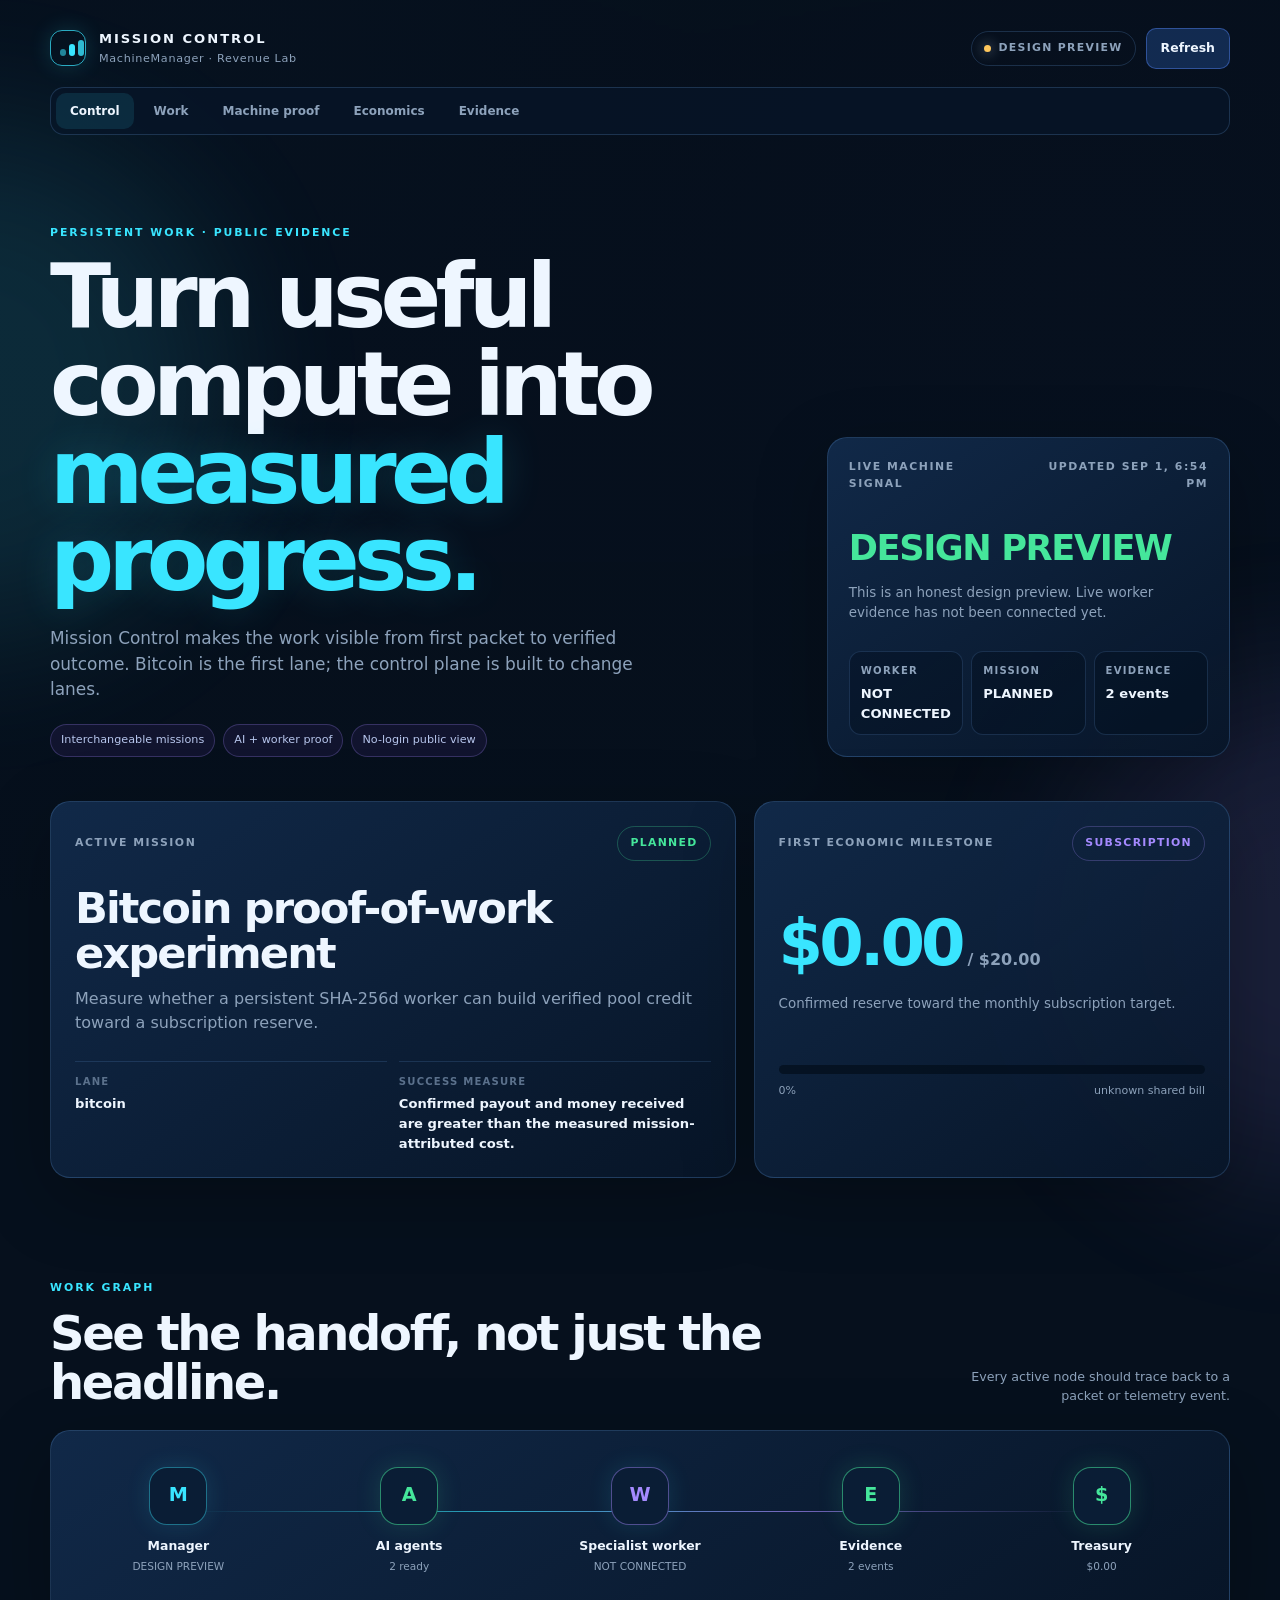
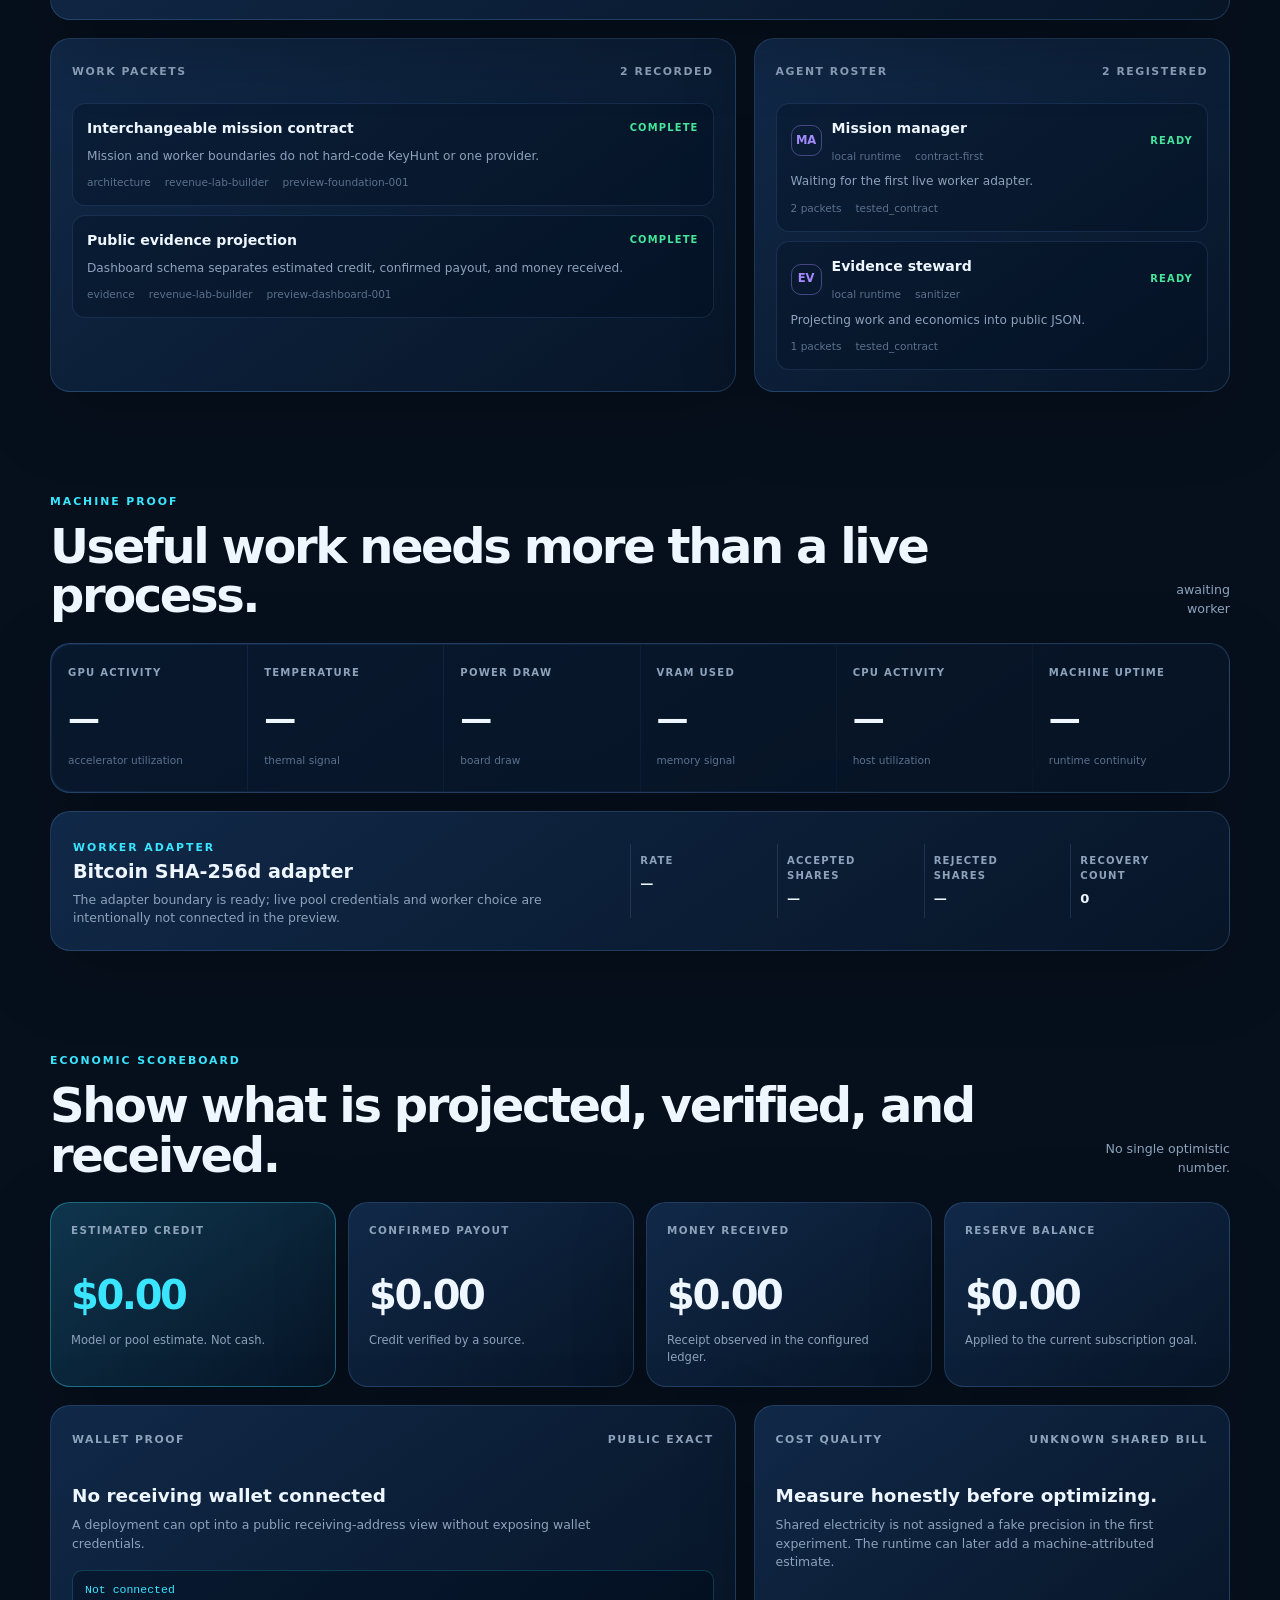
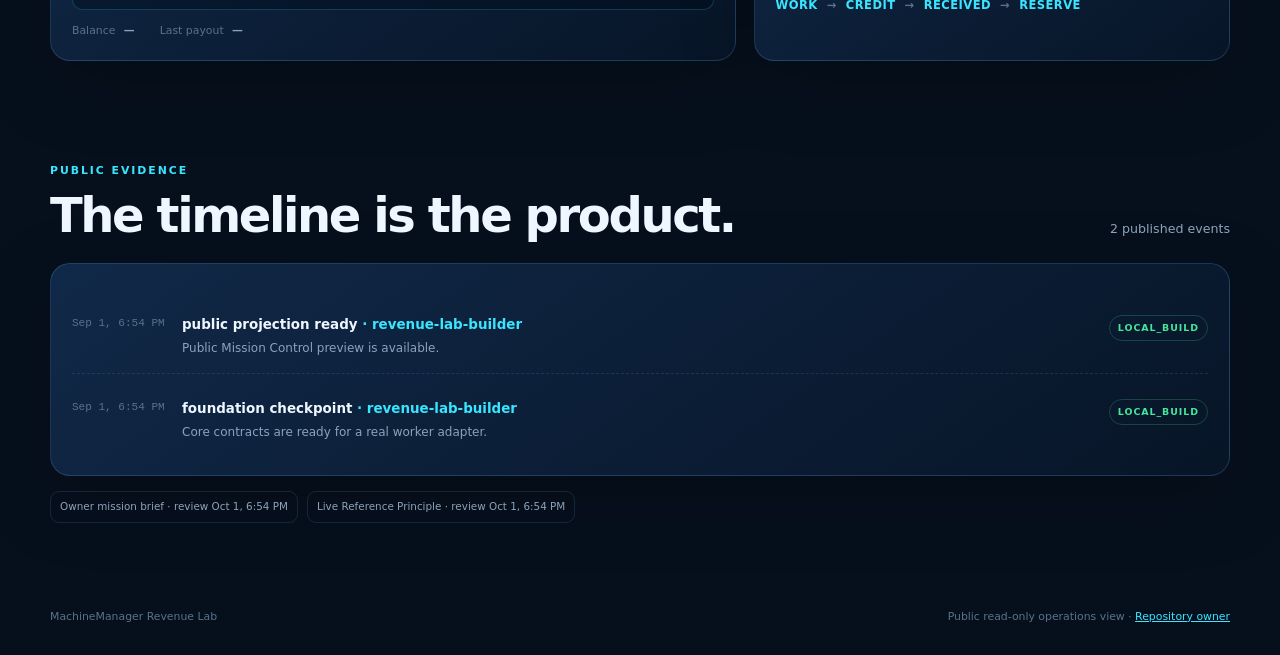
==== dashboard/index.html @ 31fe4402 "Build Revenue Lab foundation Co-Authored-By: Codex <noreply@openai.com>" ====
<!doctype html>
<html lang="en">
  <head>
    <meta charset="utf-8" />
    <meta name="viewport" content="width=device-width, initial-scale=1" />
    <meta name="theme-color" content="#07111f" />
    <meta
      name="description"
      content="MachineManager Revenue Lab: a public evidence view of persistent AI-assisted work."
    />
    <title>Mission Control · Revenue Lab</title>
    <link rel="icon" href="favicon.svg" type="image/svg+xml" />
    <link rel="stylesheet" href="styles.css" />
    <script type="module" src="app.js"></script>
  </head>
  <body>
    <div class="ambient ambient-one"></div>
    <div class="ambient ambient-two"></div>
    <div class="site-shell">
      <header class="topbar">
        <a class="brand" href="#overview" aria-label="Revenue Lab home">
          <span class="brand-mark" aria-hidden="true"><span></span><span></span><span></span></span>
          <span>
            <strong>MISSION CONTROL</strong>
            <small>MachineManager · Revenue Lab</small>
          </span>
        </a>
        <div class="topbar-actions">
          <span class="live-pill" id="modeBadge"><i></i> Loading evidence</span>
          <button class="button button-quiet" id="refreshButton" type="button">Refresh</button>
        </div>
      </header>

      <nav class="section-nav" aria-label="Mission Control sections">
        <a class="active" href="#overview">Control</a>
        <a href="#work">Work</a>
        <a href="#machine">Machine proof</a>
        <a href="#economics">Economics</a>
        <a href="#evidence">Evidence</a>
      </nav>

      <main>
        <section class="hero section-anchor" id="overview">
          <div class="hero-copy">
            <p class="eyebrow">PERSISTENT WORK · PUBLIC EVIDENCE</p>
            <h1>Turn useful compute into <em>measured progress.</em></h1>
            <p class="hero-lede">
              Mission Control makes the work visible from first packet to verified outcome.
              Bitcoin is the first lane; the control plane is built to change lanes.
            </p>
            <div class="hero-tags">
              <span>Interchangeable missions</span>
              <span>AI + worker proof</span>
              <span>No-login public view</span>
            </div>
          </div>
          <div class="hero-signal panel" aria-live="polite">
            <div class="panel-kicker"><span>LIVE MACHINE SIGNAL</span><span id="updatedLabel">Awaiting snapshot</span></div>
            <div class="signal-state" id="systemState">LOADING</div>
            <p id="systemMessage">Reading the latest sanitized evidence projection.</p>
            <div class="signal-row">
              <div><span>Worker</span><strong id="signalWorker">—</strong></div>
              <div><span>Mission</span><strong id="signalMission">—</strong></div>
              <div><span>Evidence</span><strong id="signalEvidence">—</strong></div>
            </div>
          </div>
        </section>

        <section class="overview-grid">
          <article class="panel mission-card">
            <div class="panel-kicker"><span>ACTIVE MISSION</span><span class="status-chip" id="missionState">—</span></div>
            <h2 id="missionName">Waiting for mission data</h2>
            <p id="missionObjective">—</p>
            <div class="mission-meta">
              <span><b>Lane</b><strong id="missionLane">—</strong></span>
              <span><b>Success measure</b><strong id="missionSuccess">—</strong></span>
            </div>
          </article>
          <article class="panel goal-card">
            <div class="panel-kicker"><span>FIRST ECONOMIC MILESTONE</span><span class="accent-label">SUBSCRIPTION</span></div>
            <div class="goal-amount"><span id="goalCurrent">$0.00</span><small> / <span id="goalTarget">$20.00</span></small></div>
            <p>Confirmed reserve toward the monthly subscription target.</p>
            <div class="progress-track" aria-label="Subscription reserve progress"><span id="goalProgress"></span></div>
            <div class="goal-foot"><span id="goalPercent">0%</span><span id="goalQuality">Awaiting payout evidence</span></div>
          </article>
        </section>

        <section class="section-block section-anchor" id="work">
          <div class="section-heading">
            <div><p class="eyebrow">WORK GRAPH</p><h2>See the handoff, not just the headline.</h2></div>
            <p class="section-note">Every active node should trace back to a packet or telemetry event.</p>
          </div>
          <div class="topology panel" id="topology" aria-label="Manager to worker work graph">
            <div class="topology-line"></div>
            <div class="topology-node" data-node="manager"><span class="node-icon">M</span><b>Manager</b><small id="topologyManager">—</small></div>
            <div class="topology-node" data-node="agent"><span class="node-icon">A</span><b>AI agents</b><small id="topologyAgent">—</small></div>
            <div class="topology-node" data-node="worker"><span class="node-icon">W</span><b>Specialist worker</b><small id="topologyWorker">—</small></div>
            <div class="topology-node" data-node="evidence"><span class="node-icon">E</span><b>Evidence</b><small id="topologyEvidence">—</small></div>
            <div class="topology-node" data-node="treasury"><span class="node-icon">$</span><b>Treasury</b><small id="topologyTreasury">—</small></div>
          </div>

          <div class="split-grid">
            <article class="panel">
              <div class="panel-kicker"><span>WORK PACKETS</span><span id="packetCount">—</span></div>
              <div class="packet-list" id="packetList"><div class="loading-row">Loading work packets…</div></div>
            </article>
            <article class="panel">
              <div class="panel-kicker"><span>AGENT ROSTER</span><span id="agentCount">—</span></div>
              <div class="agent-list" id="agentList"><div class="loading-row">Loading agents…</div></div>
            </article>
          </div>
        </section>

        <section class="section-block section-anchor" id="machine">
          <div class="section-heading">
            <div><p class="eyebrow">MACHINE PROOF</p><h2>Useful work needs more than a live process.</h2></div>
            <p class="section-note" id="machineQuality">Sanitized telemetry</p>
          </div>
          <div class="metric-grid panel" id="machineMetrics">
            <div class="metric"><span>GPU activity</span><strong id="gpuUtil">—</strong><small>accelerator utilization</small></div>
            <div class="metric"><span>Temperature</span><strong id="gpuTemp">—</strong><small>thermal signal</small></div>
            <div class="metric"><span>Power draw</span><strong id="gpuPower">—</strong><small>board draw</small></div>
            <div class="metric"><span>VRAM used</span><strong id="gpuVram">—</strong><small id="gpuVramSub">memory signal</small></div>
            <div class="metric"><span>CPU activity</span><strong id="cpuUtil">—</strong><small>host utilization</small></div>
            <div class="metric"><span>Machine uptime</span><strong id="machineUptime">—</strong><small>runtime continuity</small></div>
          </div>
          <div class="worker-strip panel">
            <div><span class="eyebrow">WORKER ADAPTER</span><h3 id="workerType">—</h3><p id="workerNote">—</p></div>
            <div class="worker-facts"><span><b>Rate</b><strong id="workerRate">—</strong></span><span><b>Accepted shares</b><strong id="acceptedShares">—</strong></span><span><b>Rejected shares</b><strong id="rejectedShares">—</strong></span><span><b>Recovery count</b><strong id="recoveryCount">—</strong></span></div>
          </div>
        </section>

        <section class="section-block section-anchor" id="economics">
          <div class="section-heading">
            <div><p class="eyebrow">ECONOMIC SCOREBOARD</p><h2>Show what is projected, verified, and received.</h2></div>
            <p class="section-note">No single optimistic number.</p>
          </div>
          <div class="economics-grid">
            <article class="panel money-card primary-money"><span class="card-label">ESTIMATED CREDIT</span><strong id="estimatedCredit">$0.00</strong><p>Model or pool estimate. Not cash.</p></article>
            <article class="panel money-card"><span class="card-label">CONFIRMED PAYOUT</span><strong id="confirmedPayout">$0.00</strong><p>Credit verified by a source.</p></article>
            <article class="panel money-card"><span class="card-label">MONEY RECEIVED</span><strong id="moneyReceived">$0.00</strong><p>Receipt observed in the configured ledger.</p></article>
            <article class="panel money-card"><span class="card-label">RESERVE BALANCE</span><strong id="reserveAmount">$0.00</strong><p>Applied to the current subscription goal.</p></article>
          </div>
          <div class="split-grid finance-lower">
            <article class="panel wallet-card">
              <div class="panel-kicker"><span>WALLET PROOF</span><span id="walletVisibility">—</span></div>
              <h3 id="walletLabel">No receiving wallet connected</h3>
              <p id="walletMessage">A deployment can opt into a public receiving-address view without exposing wallet credentials.</p>
              <div class="wallet-address-row"><code id="walletAddress">Not connected</code><button class="button button-small" id="walletToggle" type="button" hidden>Reveal</button></div>
              <div class="wallet-meta"><span>Balance <b id="walletBalance">—</b></span><span>Last payout <b id="lastPayout">—</b></span></div>
            </article>
            <article class="panel accounting-card">
              <div class="panel-kicker"><span>COST QUALITY</span><span id="costQuality">—</span></div>
              <h3>Measure honestly before optimizing.</h3>
              <p id="costMessage">Shared electricity is not assigned a fake precision in the first experiment. The runtime can later add a machine-attributed estimate.</p>
              <div class="accounting-flow"><span>work</span><i>→</i><span>credit</span><i>→</i><span>received</span><i>→</i><span>reserve</span></div>
            </article>
          </div>
        </section>

        <section class="section-block section-anchor" id="evidence">
          <div class="section-heading">
            <div><p class="eyebrow">PUBLIC EVIDENCE</p><h2>The timeline is the product.</h2></div>
            <p class="section-note" id="eventCount">—</p>
          </div>
          <div class="panel evidence-panel">
            <div class="evidence-list" id="evidenceList"><div class="loading-row">Loading evidence…</div></div>
          </div>
          <div class="reference-row" id="referenceRow"></div>
        </section>
      </main>

      <footer class="site-footer">
        <span>MachineManager Revenue Lab</span>
        <span>Public read-only operations view · <a href="https://github.com/JaronKBragg7337" rel="noreferrer">Repository owner</a></span>
      </footer>
    </div>
    <div class="toast" id="toast" role="status" aria-live="polite"></div>
  </body>
</html>
---- dashboard/styles.css ----
:root {
  color-scheme: dark;
  --ink: #eef6ff;
  --muted: #8da2bb;
  --faint: #5b718c;
  --bg: #06101d;
  --panel: rgba(12, 29, 52, 0.86);
  --panel-strong: #0d2443;
  --line: rgba(100, 157, 220, 0.23);
  --cyan: #39e5ff;
  --blue: #588bff;
  --violet: #a58aff;
  --green: #45e69b;
  --amber: #ffc75c;
  --red: #ff6f91;
  --shadow: 0 22px 70px rgba(0, 0, 0, 0.25);
}

* { box-sizing: border-box; }
html { scroll-behavior: smooth; }
body {
  margin: 0;
  min-width: 320px;
  background: var(--bg);
  color: var(--ink);
  font-family: Inter, ui-sans-serif, system-ui, -apple-system, BlinkMacSystemFont, "Segoe UI", sans-serif;
  line-height: 1.5;
}

body::before {
  position: fixed;
  inset: 0;
  z-index: -3;
  content: "";
  background:
    linear-gradient(180deg, rgba(6, 16, 29, 0.94), rgba(6, 16, 29, 0.99)),
    radial-gradient(circle at 15% 10%, rgba(57, 229, 255, 0.16), transparent 32rem),
    radial-gradient(circle at 85% 32%, rgba(165, 138, 255, 0.12), transparent 30rem);
}

a { color: inherit; }
.ambient { position: fixed; z-index: -2; width: 32rem; height: 32rem; border-radius: 50%; filter: blur(80px); opacity: .12; pointer-events: none; }
.ambient-one { top: 8rem; left: -18rem; background: var(--cyan); }
.ambient-two { top: 42rem; right: -18rem; background: var(--violet); }
.site-shell { width: min(1180px, calc(100% - 40px)); margin: 0 auto; }

.topbar { display: flex; align-items: center; justify-content: space-between; gap: 1rem; padding: 28px 0 18px; }
.brand { display: inline-flex; align-items: center; gap: 13px; text-decoration: none; }
.brand strong { display: block; letter-spacing: .15em; font-size: .82rem; }
.brand small { display: block; margin-top: 3px; color: var(--muted); font-size: .7rem; letter-spacing: .06em; }
.brand-mark { display: grid; grid-template-columns: repeat(3, 6px); align-items: end; gap: 3px; width: 36px; height: 36px; padding: 9px; border: 1px solid rgba(57, 229, 255, .72); border-radius: 12px; box-shadow: 0 0 22px rgba(57, 229, 255, .16); }
.brand-mark span { display: block; height: 100%; border-radius: 4px; background: var(--cyan); }
.brand-mark span:nth-child(1) { height: 45%; opacity: .55; }
.brand-mark span:nth-child(2) { height: 75%; }
.brand-mark span:nth-child(3) { height: 100%; opacity: .8; }
.topbar-actions { display: flex; align-items: center; gap: 10px; }
.live-pill, .status-chip, .accent-label { display: inline-flex; align-items: center; gap: 8px; padding: 8px 12px; border: 1px solid var(--line); border-radius: 999px; color: var(--muted); font-size: .68rem; font-weight: 800; letter-spacing: .12em; text-transform: uppercase; white-space: nowrap; }
.live-pill i { width: 7px; height: 7px; border-radius: 50%; background: var(--amber); box-shadow: 0 0 13px currentColor; }
.button { border: 1px solid rgba(88, 139, 255, .42); border-radius: 10px; background: rgba(31, 70, 132, .5); color: var(--ink); padding: 10px 14px; font: inherit; font-weight: 750; cursor: pointer; transition: border-color .2s, transform .2s, background .2s; }
.button:hover { border-color: var(--cyan); background: rgba(31, 92, 160, .62); transform: translateY(-1px); }
.button:disabled { cursor: wait; opacity: .6; transform: none; }
.button-quiet { font-size: .78rem; }
.button-small { padding: 7px 11px; font-size: .72rem; }

.section-nav { display: flex; gap: 6px; padding: 5px; overflow-x: auto; border: 1px solid var(--line); border-radius: 14px; background: rgba(8, 22, 41, .72); }
.section-nav a { padding: 9px 14px; border-radius: 10px; color: var(--muted); text-decoration: none; font-size: .75rem; font-weight: 750; white-space: nowrap; }
.section-nav a:hover, .section-nav a.active { color: var(--ink); background: rgba(57, 229, 255, .11); }
.section-anchor { scroll-margin-top: 18px; }

.hero { display: grid; grid-template-columns: 1.3fr .7fr; align-items: end; gap: 28px; padding: 90px 0 44px; }
.eyebrow { margin: 0 0 12px; color: var(--cyan); font-size: .68rem; font-weight: 850; letter-spacing: .18em; text-transform: uppercase; }
h1, h2, h3, p { margin-top: 0; }
h1 { max-width: 720px; margin-bottom: 22px; font-size: clamp(2.8rem, 7vw, 5.7rem); line-height: .98; letter-spacing: -.065em; }
h1 em { color: var(--cyan); font-style: normal; text-shadow: 0 0 40px rgba(57, 229, 255, .16); }
.hero-lede { max-width: 630px; margin-bottom: 22px; color: var(--muted); font-size: 1.06rem; }
.hero-tags { display: flex; flex-wrap: wrap; gap: 8px; }
.hero-tags span { padding: 7px 10px; border: 1px solid rgba(165, 138, 255, .25); border-radius: 999px; color: #b7c6ed; background: rgba(38, 29, 77, .38); font-size: .7rem; }
.panel { border: 1px solid var(--line); border-radius: 20px; background: linear-gradient(145deg, rgba(18, 43, 76, .92), rgba(8, 22, 41, .9)); box-shadow: var(--shadow); }
.hero-signal { padding: 21px; }
.panel-kicker { display: flex; align-items: center; justify-content: space-between; gap: 12px; min-height: 26px; color: var(--muted); font-size: .68rem; font-weight: 850; letter-spacing: .14em; text-transform: uppercase; }
.panel-kicker > span:last-child { text-align: right; }
.signal-state { margin: 30px 0 8px; color: var(--green); font-size: 2.2rem; font-weight: 900; letter-spacing: -.04em; }
.hero-signal p { min-height: 48px; margin-bottom: 20px; color: var(--muted); font-size: .84rem; }
.signal-row { display: grid; grid-template-columns: repeat(3, 1fr); gap: 8px; }
.signal-row div { padding: 11px; border: 1px solid rgba(100, 157, 220, .2); border-radius: 12px; background: rgba(2, 13, 27, .36); }
.signal-row span, .metric span, .worker-facts b { display: block; color: var(--muted); font-size: .63rem; font-weight: 750; letter-spacing: .12em; text-transform: uppercase; }
.signal-row strong { display: block; margin-top: 6px; font-size: .82rem; }

.overview-grid, .split-grid { display: grid; grid-template-columns: 1.18fr .82fr; gap: 18px; }
.mission-card, .goal-card { padding: 24px; }
.mission-card h2 { max-width: 620px; margin: 25px 0 10px; font-size: clamp(1.65rem, 4vw, 2.7rem); line-height: 1.06; letter-spacing: -.045em; }
.mission-card > p { max-width: 620px; min-height: 48px; color: var(--muted); }
.mission-meta { display: grid; grid-template-columns: 1fr 1fr; gap: 12px; margin-top: 26px; }
.mission-meta span { display: block; padding-top: 12px; border-top: 1px solid rgba(100, 157, 220, .18); }
.mission-meta b { display: block; margin-bottom: 5px; color: var(--faint); font-size: .63rem; letter-spacing: .12em; text-transform: uppercase; }
.mission-meta strong { display: block; font-size: .82rem; }
.status-chip { color: var(--green); border-color: rgba(69, 230, 155, .28); }
.accent-label { color: var(--violet); border-color: rgba(165, 138, 255, .26); }
.goal-amount { margin: 34px 0 3px; color: var(--cyan); font-size: clamp(2.4rem, 5vw, 4rem); font-weight: 900; letter-spacing: -.06em; }
.goal-amount small { color: var(--muted); font-size: 1rem; letter-spacing: 0; }
.goal-card p { min-height: 48px; margin-bottom: 23px; color: var(--muted); font-size: .84rem; }
.progress-track { height: 9px; overflow: hidden; border-radius: 99px; background: rgba(2, 13, 27, .7); }
.progress-track span { display: block; width: 0; height: 100%; border-radius: inherit; background: linear-gradient(90deg, var(--cyan), var(--violet)); box-shadow: 0 0 17px rgba(57, 229, 255, .45); transition: width .8s ease; }
.goal-foot { display: flex; justify-content: space-between; gap: 10px; margin-top: 9px; color: var(--muted); font-size: .69rem; }

.section-block { padding: 102px 0 0; }
.section-heading { display: flex; align-items: end; justify-content: space-between; gap: 24px; margin-bottom: 22px; }
.section-heading h2 { margin-bottom: 0; font-size: clamp(1.75rem, 4vw, 3rem); line-height: 1.03; letter-spacing: -.05em; }
.section-note { max-width: 290px; margin: 0 0 2px; color: var(--muted); font-size: .79rem; text-align: right; }
.topology { position: relative; display: grid; grid-template-columns: repeat(5, 1fr); gap: 12px; min-height: 190px; padding: 36px 18px 26px; overflow: hidden; }
.topology-line { position: absolute; top: 80px; left: 12%; right: 12%; height: 1px; background: linear-gradient(90deg, transparent, rgba(57, 229, 255, .68), rgba(165, 138, 255, .68), transparent); }
.topology-node { position: relative; z-index: 1; display: flex; flex-direction: column; align-items: center; padding: 0 7px; text-align: center; }
.node-icon { display: grid; place-items: center; width: 58px; height: 58px; margin-bottom: 12px; border: 1px solid rgba(57, 229, 255, .42); border-radius: 18px; color: var(--cyan); background: #0a1d35; box-shadow: 0 0 25px rgba(57, 229, 255, .12); font-size: 1.2rem; font-weight: 900; }
.topology-node:nth-of-type(4) .node-icon, .topology-node:nth-of-type(5) .node-icon { color: var(--violet); border-color: rgba(165, 138, 255, .45); }
.topology-node b { font-size: .78rem; }
.topology-node small { min-height: 32px; margin-top: 4px; color: var(--muted); font-size: .66rem; }
.topology-node.node-active .node-icon { border-color: rgba(69, 230, 155, .55); color: var(--green); box-shadow: 0 0 26px rgba(69, 230, 155, .15); }
.split-grid { margin-top: 18px; }
.split-grid > .panel { min-width: 0; padding: 21px; }
.packet-list, .agent-list, .evidence-list { display: grid; gap: 9px; margin-top: 17px; }
.packet, .agent { padding: 14px; border: 1px solid rgba(100, 157, 220, .17); border-radius: 13px; background: rgba(2, 13, 27, .3); }
.packet-top, .agent-top { display: flex; align-items: center; justify-content: space-between; gap: 12px; }
.packet h3, .agent h3 { margin: 0; font-size: .88rem; }
.packet-state { color: var(--green); font-size: .62rem; font-weight: 850; letter-spacing: .12em; }
.packet p, .agent p { margin: 8px 0 0; color: var(--muted); font-size: .76rem; }
.packet-meta, .agent-meta { display: flex; flex-wrap: wrap; gap: 8px 14px; margin-top: 10px; color: var(--faint); font-size: .66rem; }
.agent-avatar { display: grid; place-items: center; width: 31px; height: 31px; border: 1px solid rgba(165, 138, 255, .4); border-radius: 10px; color: var(--violet); font-size: .72rem; font-weight: 900; }
.agent-top-left { display: flex; align-items: center; gap: 10px; }
.loading-row, .empty-row { padding: 22px 2px; color: var(--muted); font-size: .78rem; }

.metric-grid { display: grid; grid-template-columns: repeat(6, 1fr); gap: 1px; padding: 1px; overflow: hidden; }
.metric { min-width: 0; min-height: 132px; padding: 20px 16px; background: rgba(6, 19, 37, .75); }
.metric:first-child { border-radius: 19px 0 0 19px; }
.metric:last-child { border-radius: 0 19px 19px 0; }
.metric strong { display: block; margin: 15px 0 4px; color: var(--ink); font-size: clamp(1.4rem, 3vw, 2rem); letter-spacing: -.05em; }
.metric small { color: var(--faint); font-size: .66rem; }
.worker-strip { display: flex; align-items: center; justify-content: space-between; gap: 28px; margin-top: 18px; padding: 22px; }
.worker-strip h3 { margin: 0 0 4px; font-size: 1.2rem; }
.worker-strip p { max-width: 560px; margin: 0; color: var(--muted); font-size: .78rem; }
.worker-facts { display: grid; grid-template-columns: repeat(4, minmax(80px, 1fr)); gap: 10px; min-width: 50%; }
.worker-facts span { padding: 9px; border-left: 1px solid rgba(100, 157, 220, .2); }
.worker-facts strong { display: block; margin-top: 6px; font-size: .82rem; }

.economics-grid { display: grid; grid-template-columns: repeat(4, 1fr); gap: 12px; }
.money-card { min-height: 155px; padding: 20px; }
.card-label { display: block; color: var(--muted); font-size: .65rem; font-weight: 850; letter-spacing: .13em; }
.money-card strong { display: block; margin: 26px 0 7px; color: var(--ink); font-size: clamp(1.7rem, 4vw, 2.5rem); letter-spacing: -.06em; }
.money-card p { margin: 0; color: var(--muted); font-size: .72rem; }
.primary-money { border-color: rgba(57, 229, 255, .36); background: linear-gradient(145deg, rgba(16, 58, 83, .9), rgba(8, 22, 41, .9)); }
.primary-money strong { color: var(--cyan); }
.finance-lower { margin-top: 18px; }
.wallet-card, .accounting-card { min-height: 218px; }
.wallet-card h3, .accounting-card h3 { margin: 29px 0 6px; font-size: 1.15rem; }
.wallet-card p, .accounting-card p { max-width: 560px; margin-bottom: 17px; color: var(--muted); font-size: .78rem; }
.wallet-address-row { display: flex; align-items: center; justify-content: space-between; gap: 12px; padding: 10px 12px; border: 1px solid rgba(57, 229, 255, .2); border-radius: 10px; background: rgba(2, 13, 27, .42); }
.wallet-address-row code { min-width: 0; overflow: hidden; color: var(--cyan); font-family: "SFMono-Regular", Consolas, monospace; font-size: .72rem; text-overflow: ellipsis; white-space: nowrap; }
.wallet-meta { display: flex; gap: 25px; margin-top: 13px; color: var(--faint); font-size: .68rem; }
.wallet-meta b { margin-left: 5px; color: var(--muted); font-weight: 700; }
.accounting-flow { display: flex; flex-wrap: wrap; align-items: center; gap: 9px; margin-top: 25px; color: var(--cyan); font-size: .72rem; font-weight: 800; letter-spacing: .04em; text-transform: uppercase; }
.accounting-flow i { color: var(--faint); font-style: normal; }

.evidence-panel { padding: 18px 21px; }
.evidence-item { display: grid; grid-template-columns: 95px 1fr auto; gap: 15px; align-items: start; padding: 16px 0; border-bottom: 1px dashed rgba(100, 157, 220, .18); }
.evidence-item:last-child { border-bottom: 0; }
.evidence-time { color: var(--faint); font-family: "SFMono-Regular", Consolas, monospace; font-size: .69rem; }
.evidence-item h3 { margin: 0 0 4px; font-size: .84rem; }
.evidence-item p { margin: 0; color: var(--muted); font-size: .75rem; }
.evidence-badge { padding: 5px 8px; border: 1px solid rgba(69, 230, 155, .22); border-radius: 999px; color: var(--green); font-size: .59rem; font-weight: 850; letter-spacing: .1em; text-transform: uppercase; }
.reference-row { display: flex; flex-wrap: wrap; gap: 9px; margin-top: 15px; }
.reference-row span { padding: 7px 9px; border: 1px solid rgba(100, 157, 220, .17); border-radius: 9px; color: var(--muted); font-size: .65rem; }
.site-footer { display: flex; justify-content: space-between; gap: 16px; padding: 86px 0 30px; color: var(--faint); font-size: .68rem; }
.site-footer a { color: var(--cyan); }
.toast { position: fixed; right: 22px; bottom: 22px; max-width: min(350px, calc(100% - 44px)); padding: 11px 14px; border: 1px solid rgba(57, 229, 255, .32); border-radius: 10px; background: #0b2341; color: var(--ink); font-size: .75rem; opacity: 0; pointer-events: none; transform: translateY(8px); transition: opacity .2s, transform .2s; }
.toast.show { opacity: 1; transform: translateY(0); }

@media (max-width: 900px) {
  .hero { grid-template-columns: 1fr; padding-top: 62px; }
  .signal-row { grid-template-columns: repeat(3, 1fr); }
  .metric-grid { grid-template-columns: repeat(3, 1fr); }
  .metric:first-child, .metric:last-child { border-radius: 0; }
  .metric:nth-child(1) { border-radius: 19px 0 0 0; }
  .metric:nth-child(3) { border-radius: 0 19px 0 0; }
  .metric:nth-child(4) { border-radius: 0 0 0 19px; }
  .metric:nth-child(6) { border-radius: 0 0 19px 0; }
  .worker-strip { align-items: stretch; flex-direction: column; }
  .worker-facts { min-width: 0; }
  .economics-grid { grid-template-columns: repeat(2, 1fr); }
}

@media (max-width: 680px) {
  .site-shell { width: min(100% - 24px, 560px); }
  .topbar { align-items: flex-start; flex-direction: column; }
  .topbar-actions { width: 100%; justify-content: space-between; }
  .hero { padding-top: 47px; }
  h1 { font-size: clamp(2.75rem, 15vw, 4.5rem); }
  .overview-grid, .split-grid { grid-template-columns: 1fr; }
  .section-heading { align-items: flex-start; flex-direction: column; }
  .section-note { max-width: none; text-align: left; }
  .topology { grid-template-columns: repeat(2, 1fr); gap: 24px 8px; padding-top: 28px; }
  .topology-line { top: 89px; left: 18%; right: 18%; height: 70px; border-top: 1px solid rgba(57, 229, 255, .4); border-bottom: 1px solid rgba(165, 138, 255, .4); background: none; }
  .topology-node:last-child { grid-column: 1 / -1; }
  .signal-row { grid-template-columns: 1fr; }
  .signal-row div { display: flex; align-items: center; justify-content: space-between; }
  .signal-row strong { margin-top: 0; }
  .mission-meta { grid-template-columns: 1fr; }
  .metric-grid { grid-template-columns: repeat(2, 1fr); }
  .metric:nth-child(1), .metric:nth-child(3), .metric:nth-child(4), .metric:nth-child(6) { border-radius: 0; }
  .metric:nth-child(1) { border-radius: 19px 0 0 0; }
  .metric:nth-child(2) { border-radius: 0 19px 0 0; }
  .metric:nth-child(5) { border-radius: 0 0 0 19px; }
  .metric:nth-child(6) { border-radius: 0 0 19px 0; }
  .worker-facts { grid-template-columns: repeat(2, 1fr); }
  .economics-grid { grid-template-columns: 1fr 1fr; gap: 8px; }
  .money-card { min-height: 142px; padding: 15px; }
  .money-card strong { margin-top: 20px; font-size: 1.65rem; }
  .evidence-item { grid-template-columns: 1fr; gap: 6px; }
  .evidence-badge { width: fit-content; }
  .site-footer { align-items: flex-start; flex-direction: column; padding-top: 60px; }
}
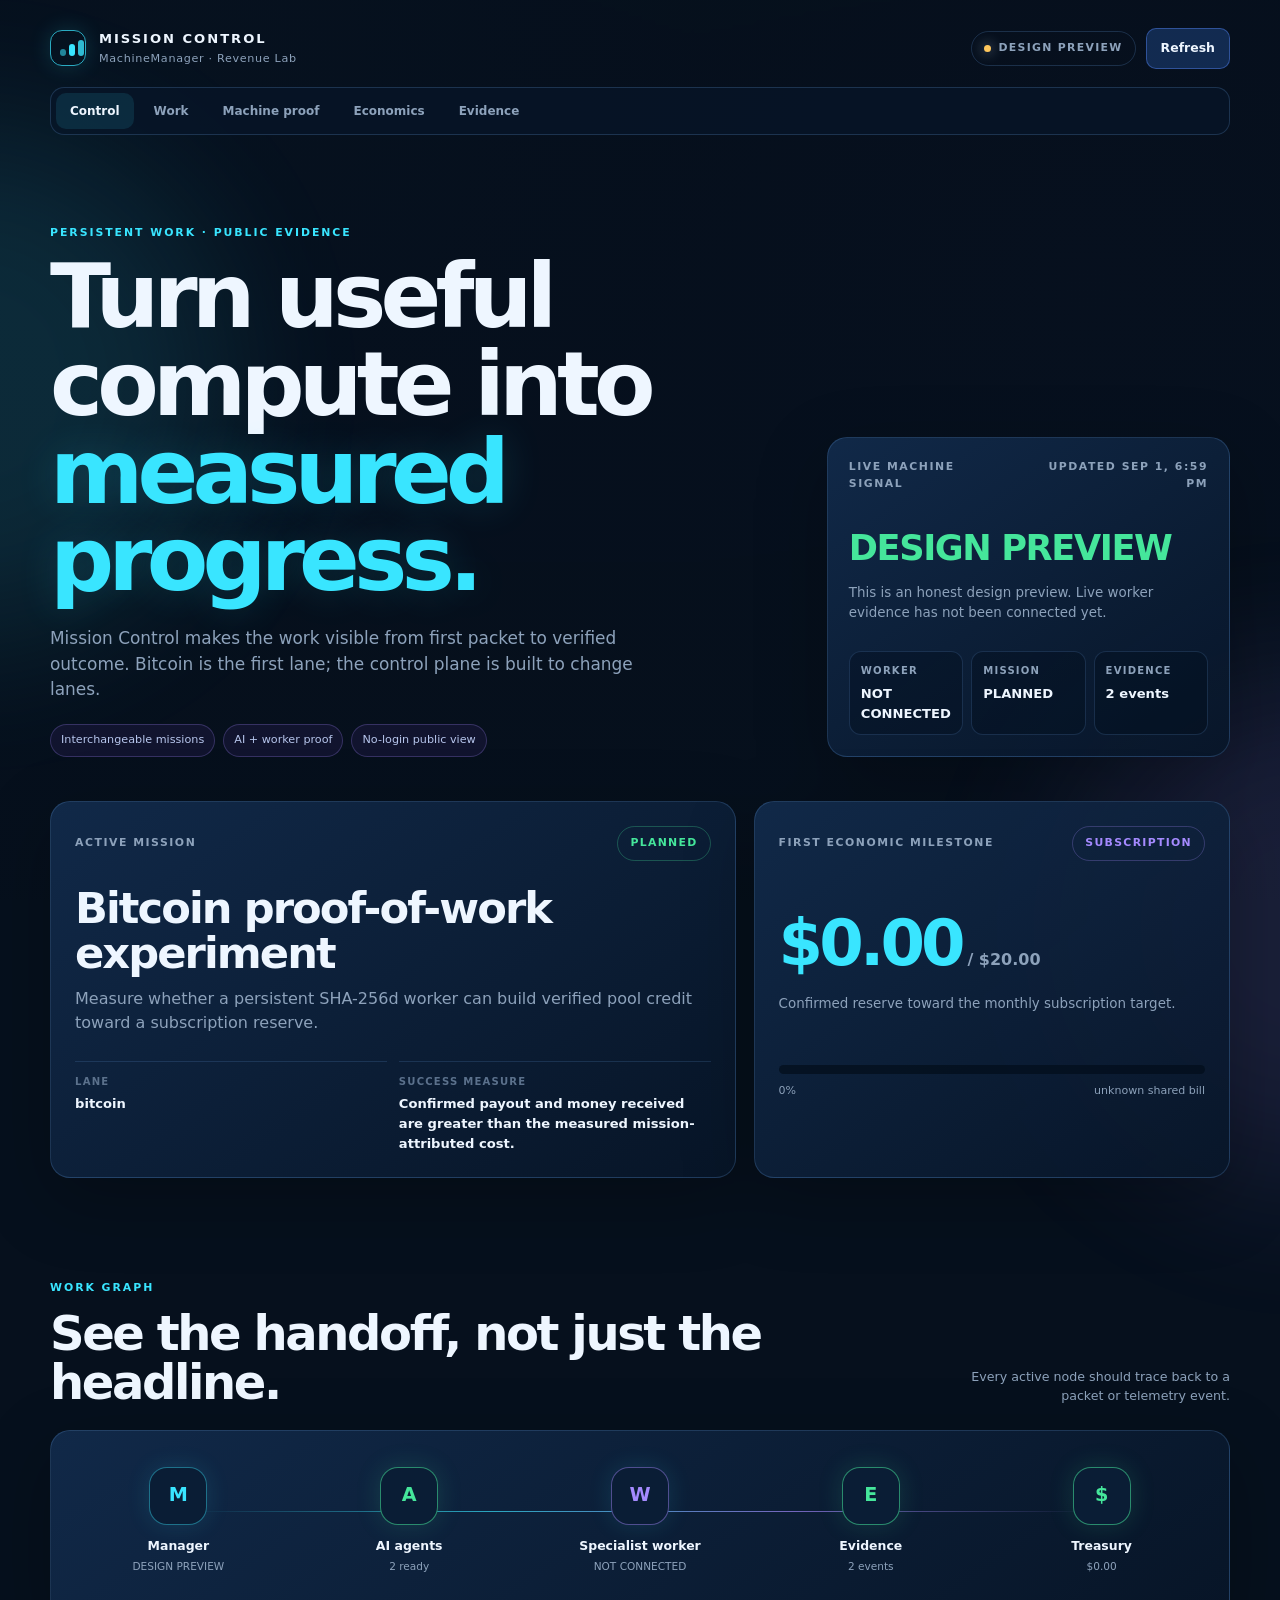
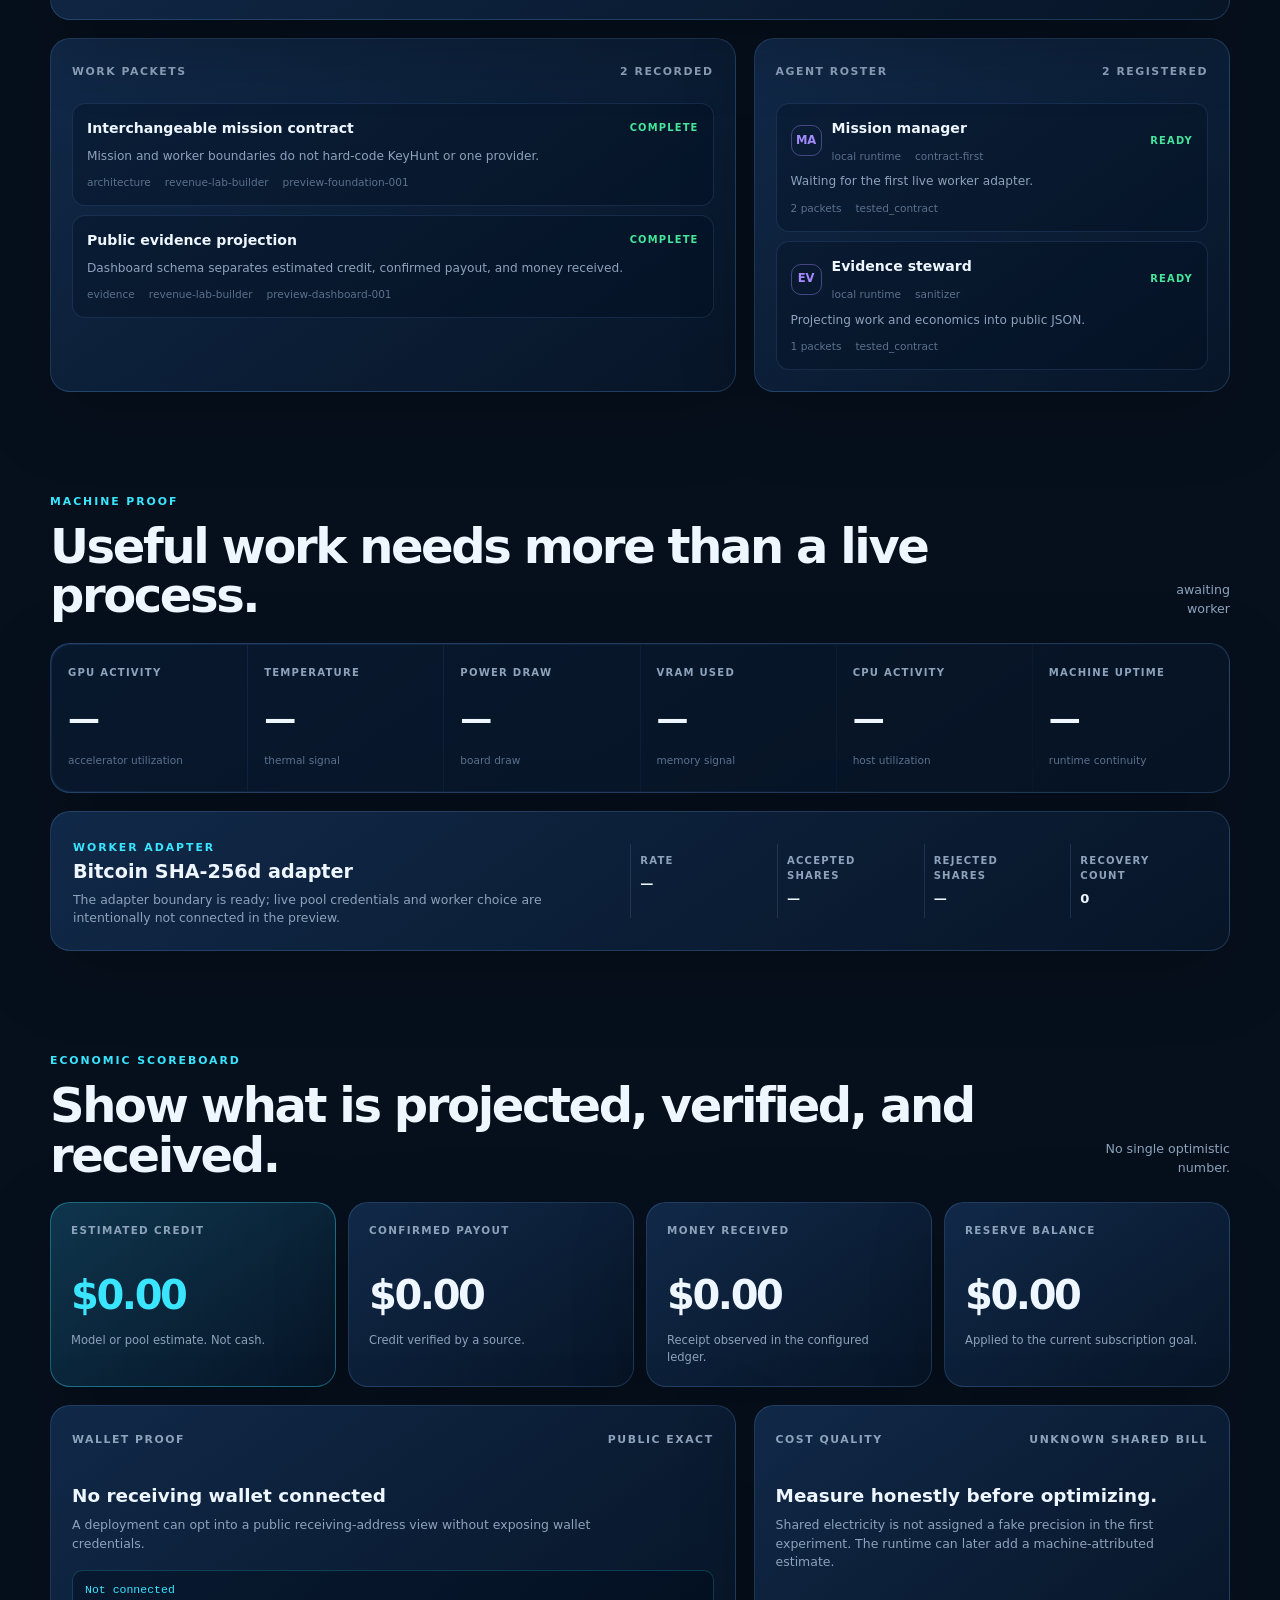
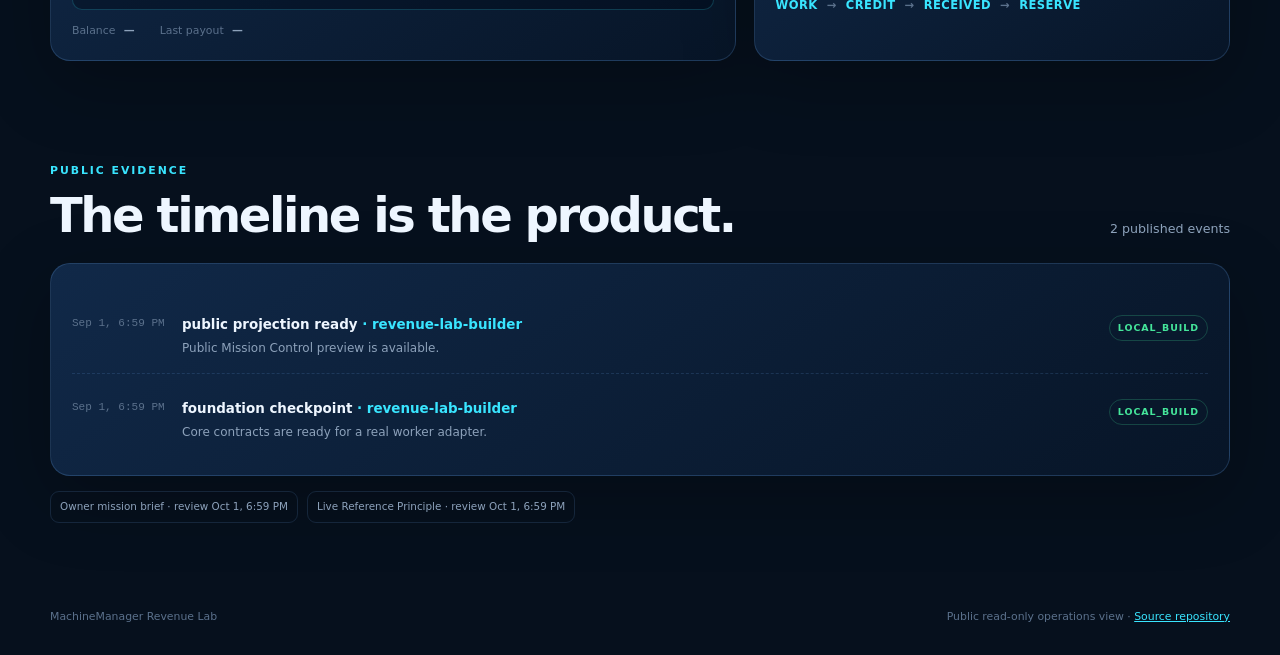
==== commit 6b2f71e4: "Add public repository and dashboard links Co-Authored-By: Codex <noreply@openai.com>" ====
--- a/dashboard/index.html
+++ b/dashboard/index.html
@@ -172,7 +172,7 @@
 
       <footer class="site-footer">
         <span>MachineManager Revenue Lab</span>
-        <span>Public read-only operations view · <a href="https://github.com/JaronKBragg7337" rel="noreferrer">Repository owner</a></span>
+        <span>Public read-only operations view · <a href="https://github.com/JaronKBragg7337/MachineManager-RevenueLab" rel="noreferrer">Source repository</a></span>
       </footer>
     </div>
     <div class="toast" id="toast" role="status" aria-live="polite"></div>
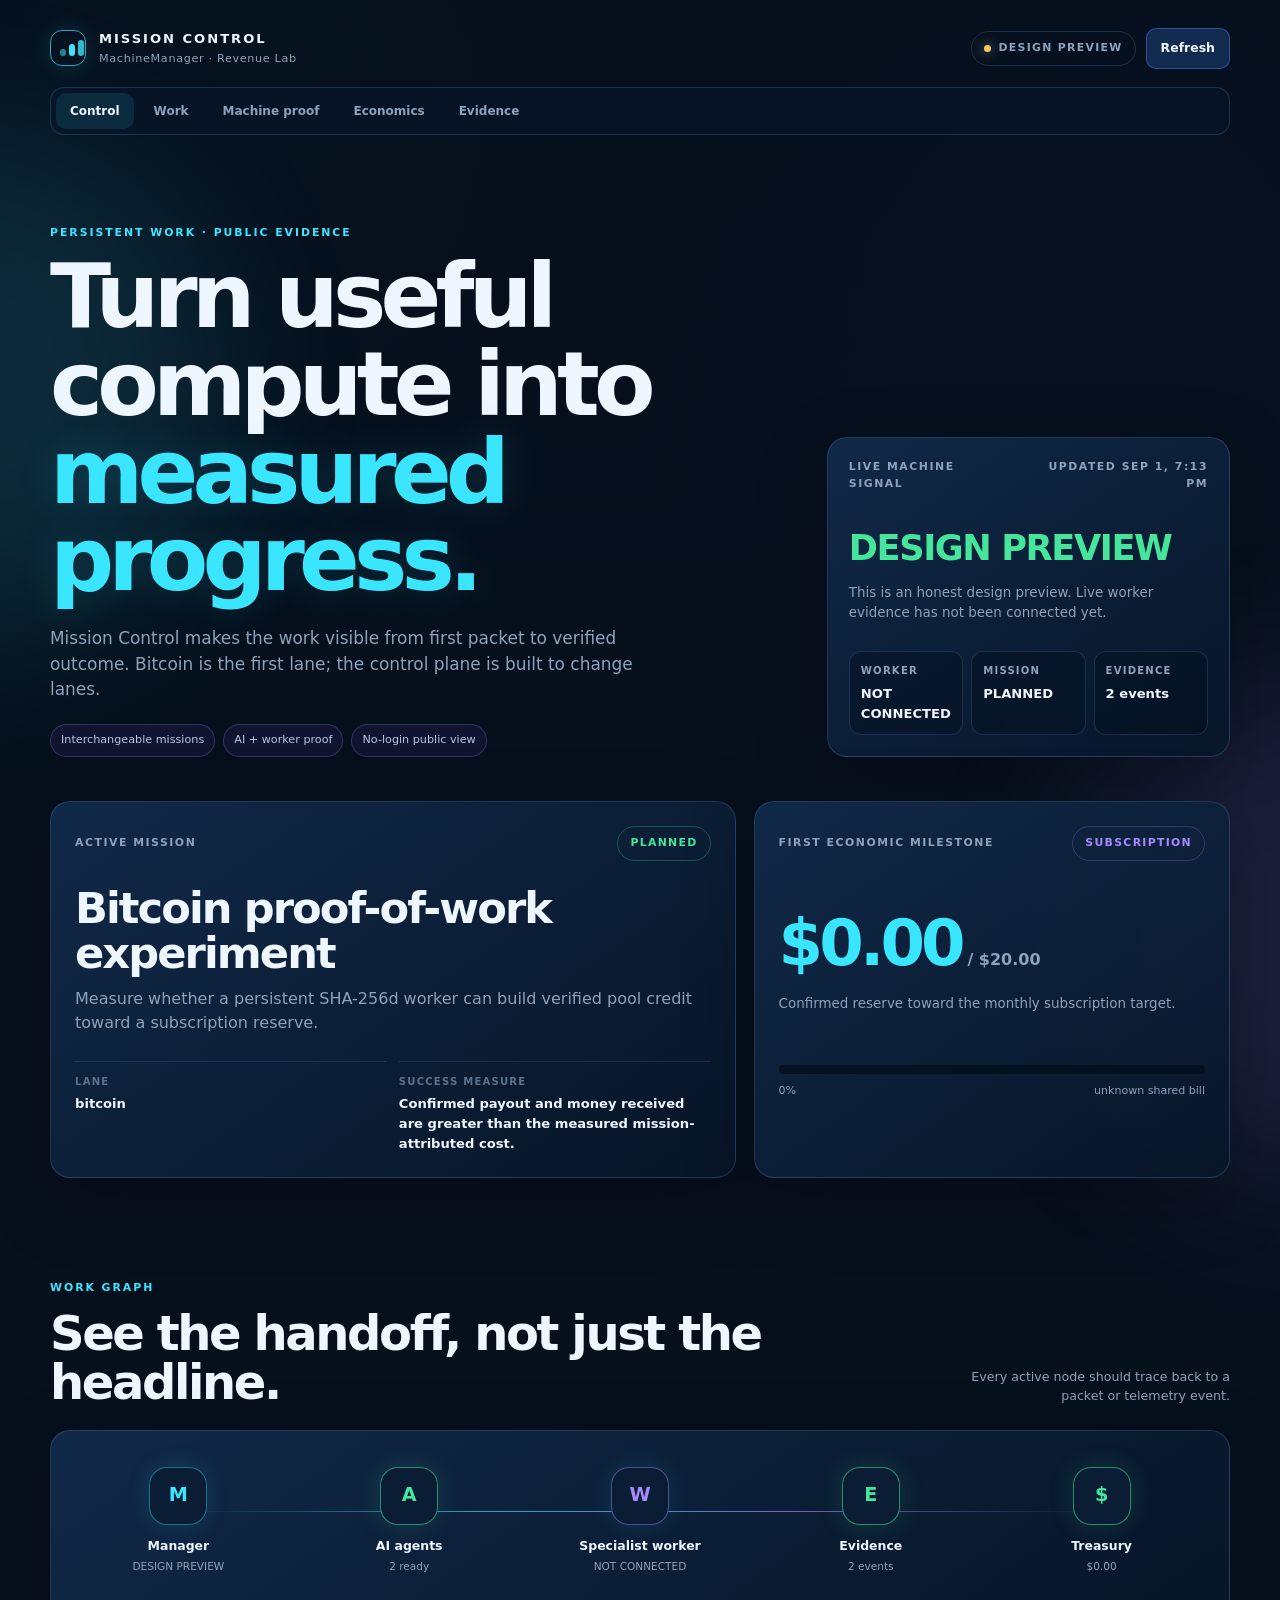
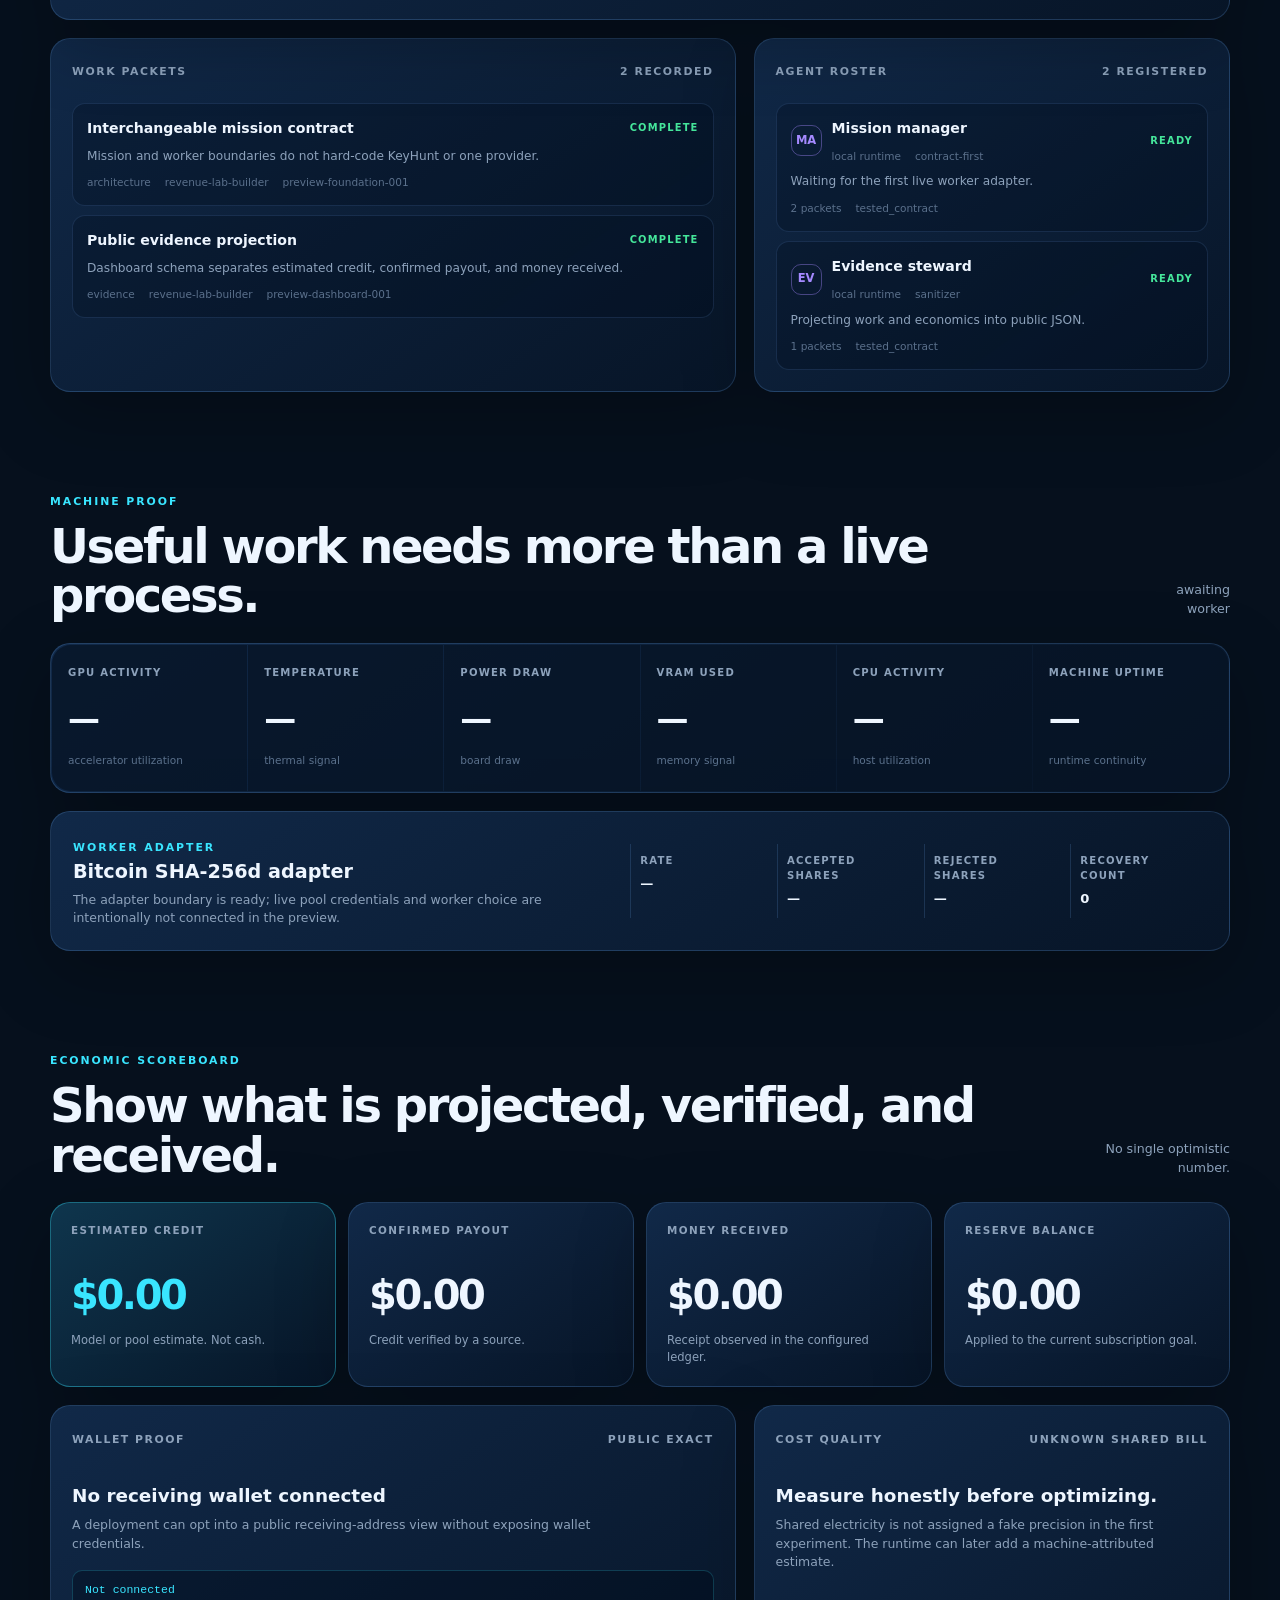
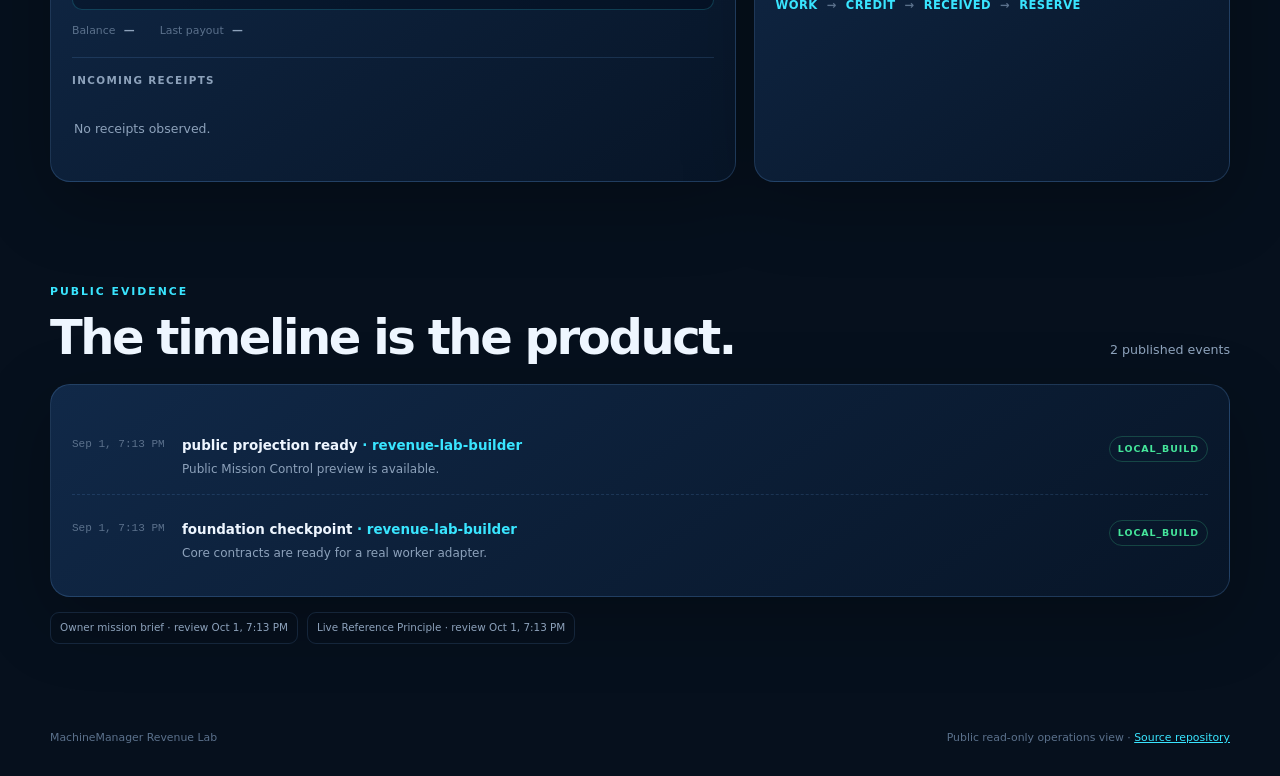
==== commit bb016bd4: "Add receipt evidence and privacy modes Co-Authored-By: Codex <noreply@openai.com>" ====
--- a/dashboard/index.html
+++ b/dashboard/index.html
@@ -148,6 +148,7 @@
               <p id="walletMessage">A deployment can opt into a public receiving-address view without exposing wallet credentials.</p>
               <div class="wallet-address-row"><code id="walletAddress">Not connected</code><button class="button button-small" id="walletToggle" type="button" hidden>Reveal</button></div>
               <div class="wallet-meta"><span>Balance <b id="walletBalance">—</b></span><span>Last payout <b id="lastPayout">—</b></span></div>
+              <div class="receipt-block"><span class="card-label">INCOMING RECEIPTS</span><div id="receiptList"><div class="empty-row">No receipts observed.</div></div></div>
             </article>
             <article class="panel accounting-card">
               <div class="panel-kicker"><span>COST QUALITY</span><span id="costQuality">—</span></div>
--- a/dashboard/styles.css
+++ b/dashboard/styles.css
@@ -156,6 +156,14 @@
 .wallet-address-row code { min-width: 0; overflow: hidden; color: var(--cyan); font-family: "SFMono-Regular", Consolas, monospace; font-size: .72rem; text-overflow: ellipsis; white-space: nowrap; }
 .wallet-meta { display: flex; gap: 25px; margin-top: 13px; color: var(--faint); font-size: .68rem; }
 .wallet-meta b { margin-left: 5px; color: var(--muted); font-weight: 700; }
+.receipt-block { margin-top: 18px; padding-top: 15px; border-top: 1px solid rgba(100, 157, 220, .18); }
+.receipt-block .card-label { margin-bottom: 9px; }
+.receipt-row { display: flex; align-items: center; justify-content: space-between; gap: 12px; padding: 9px 0; border-bottom: 1px dashed rgba(100, 157, 220, .14); }
+.receipt-row:last-child { border-bottom: 0; }
+.receipt-row strong, .receipt-row small { display: block; }
+.receipt-row strong { font-size: .75rem; }
+.receipt-row small { margin-top: 2px; color: var(--muted); font-size: .64rem; }
+.receipt-row code { max-width: 48%; overflow: hidden; color: var(--cyan); font-family: "SFMono-Regular", Consolas, monospace; font-size: .62rem; text-overflow: ellipsis; white-space: nowrap; }
 .accounting-flow { display: flex; flex-wrap: wrap; align-items: center; gap: 9px; margin-top: 25px; color: var(--cyan); font-size: .72rem; font-weight: 800; letter-spacing: .04em; text-transform: uppercase; }
 .accounting-flow i { color: var(--faint); font-style: normal; }
 
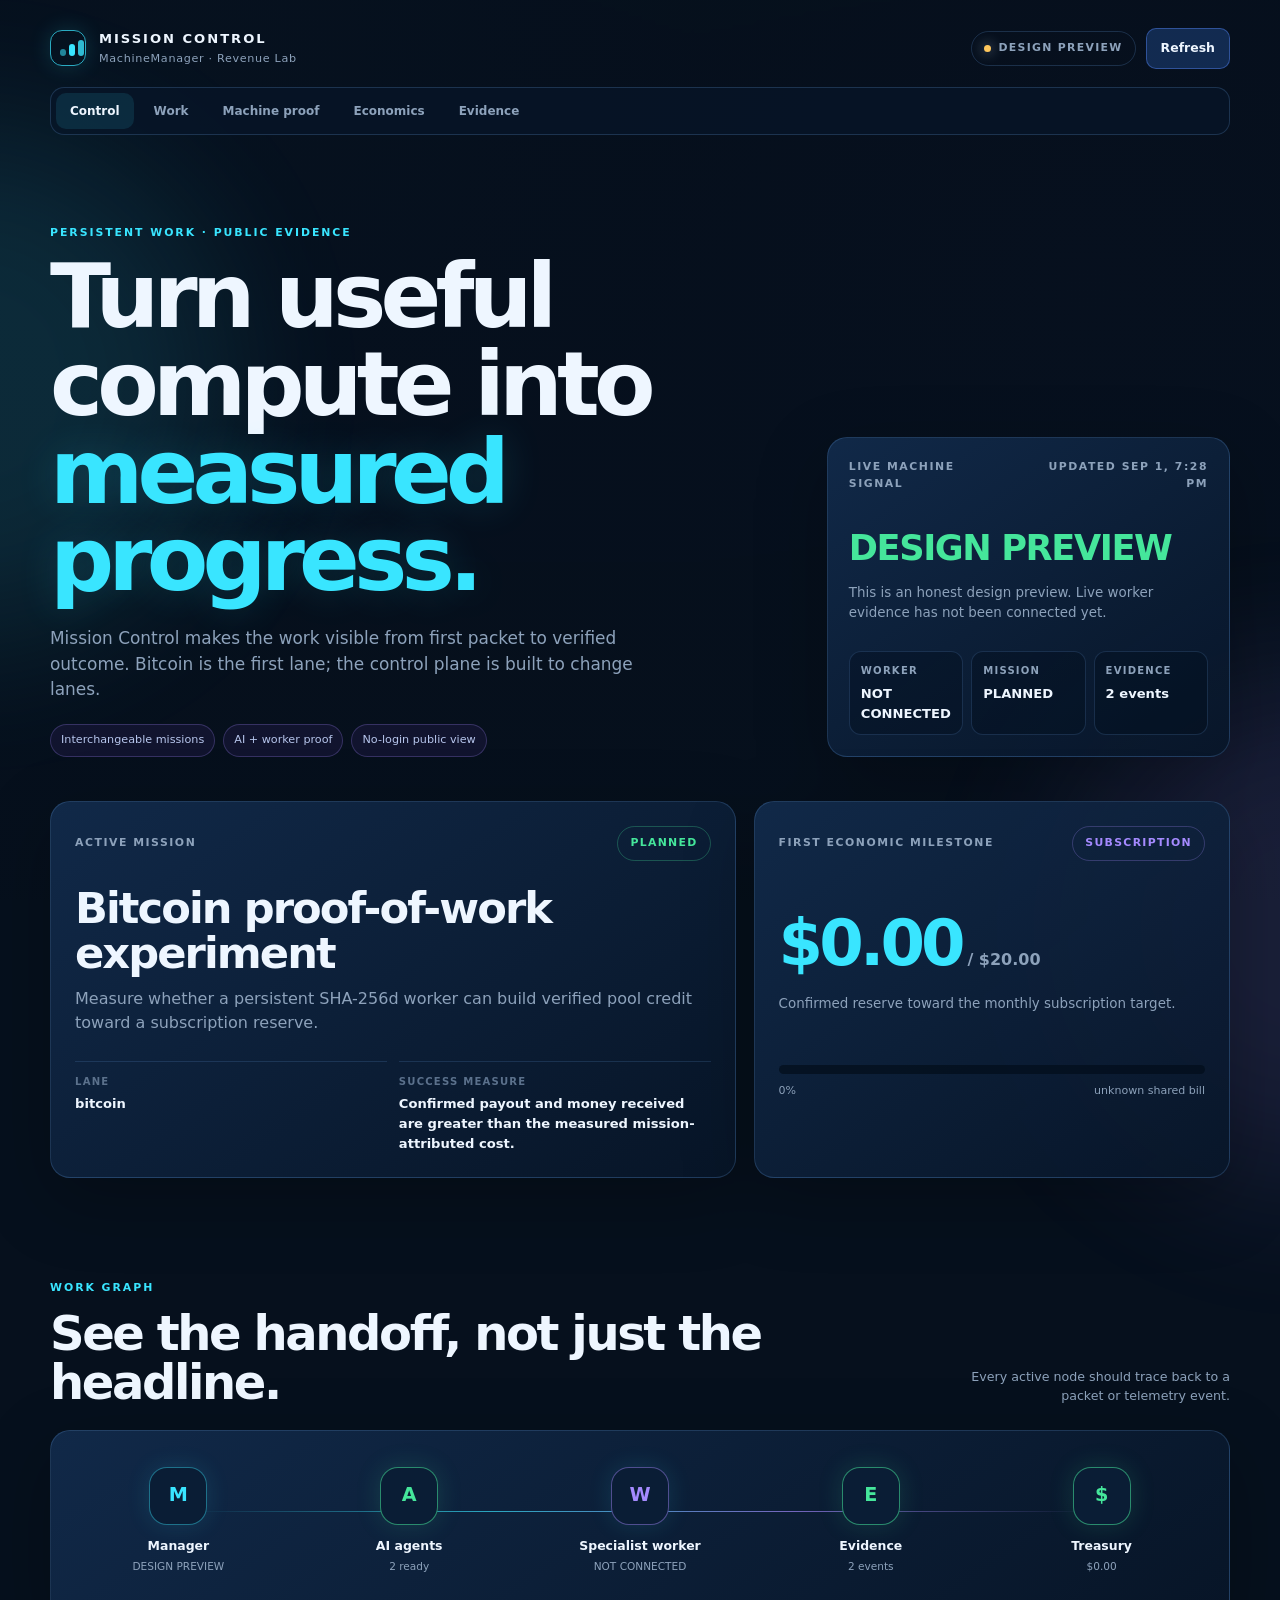
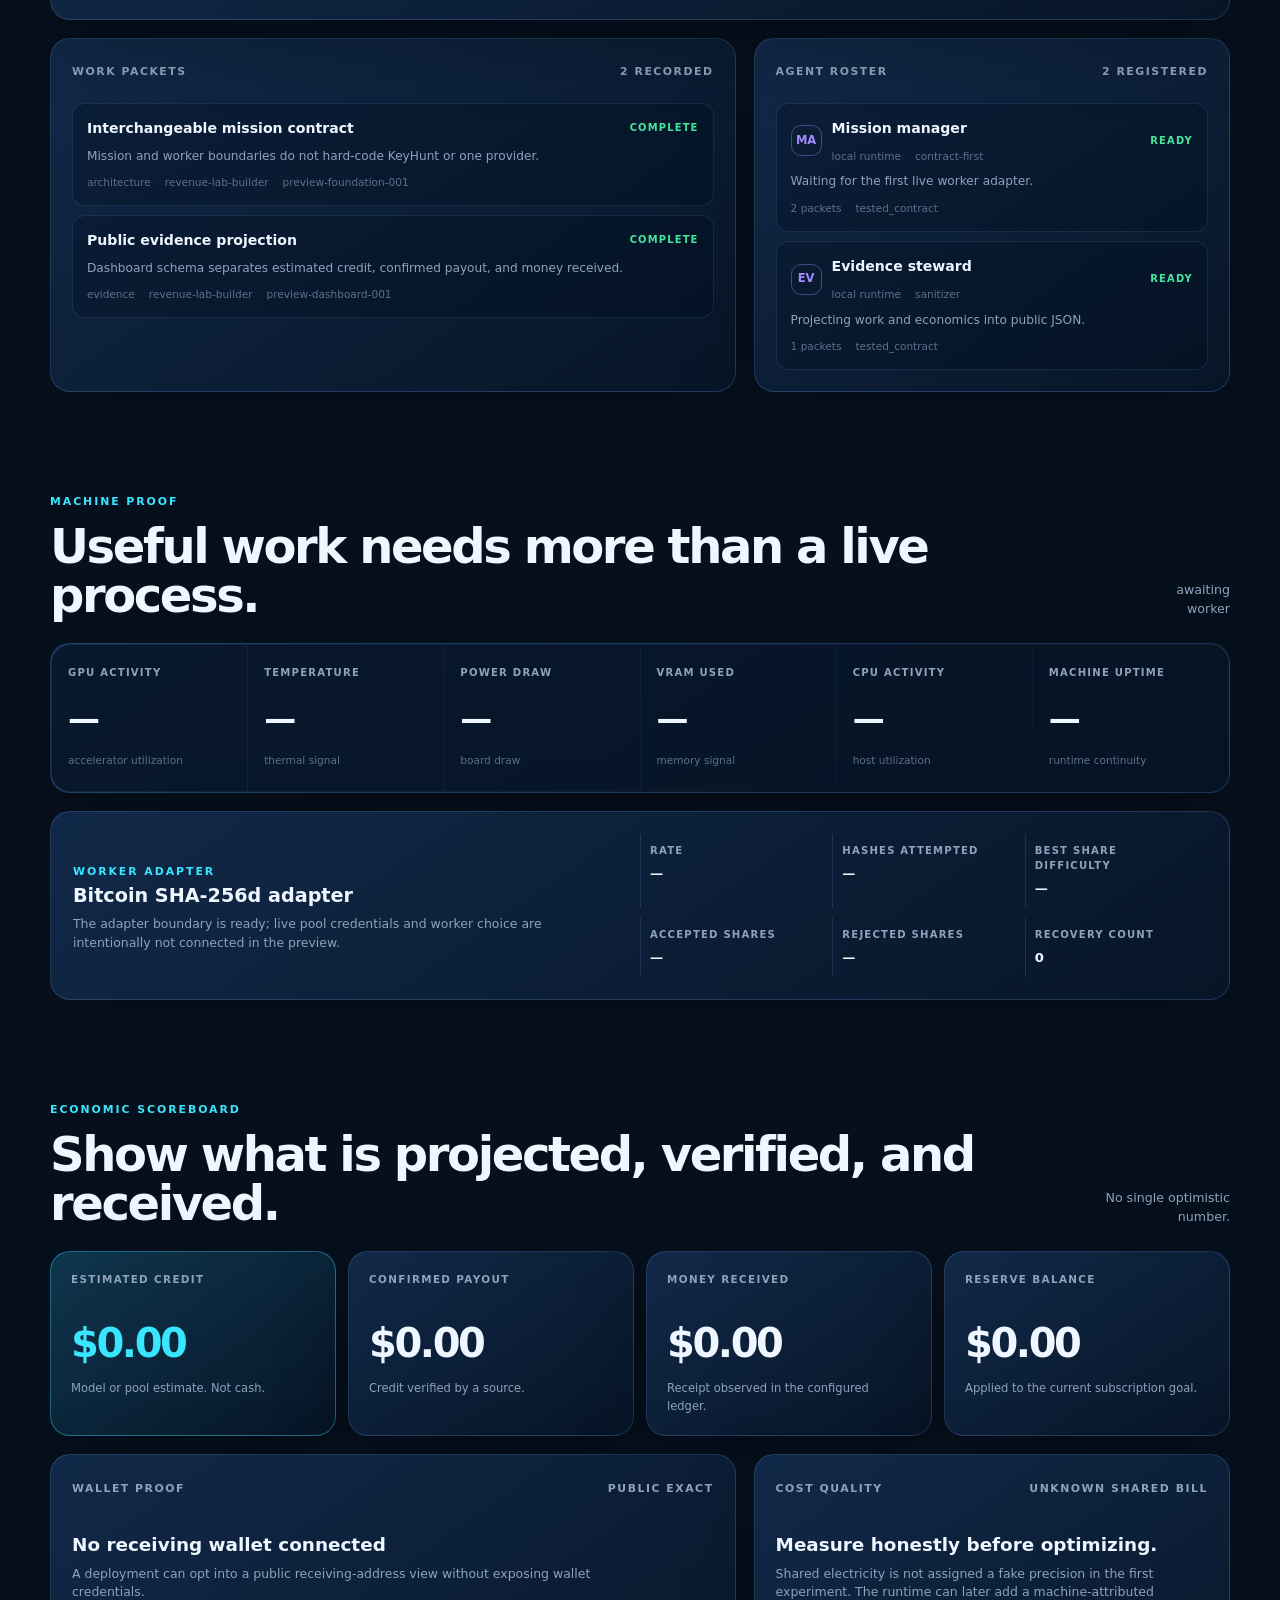
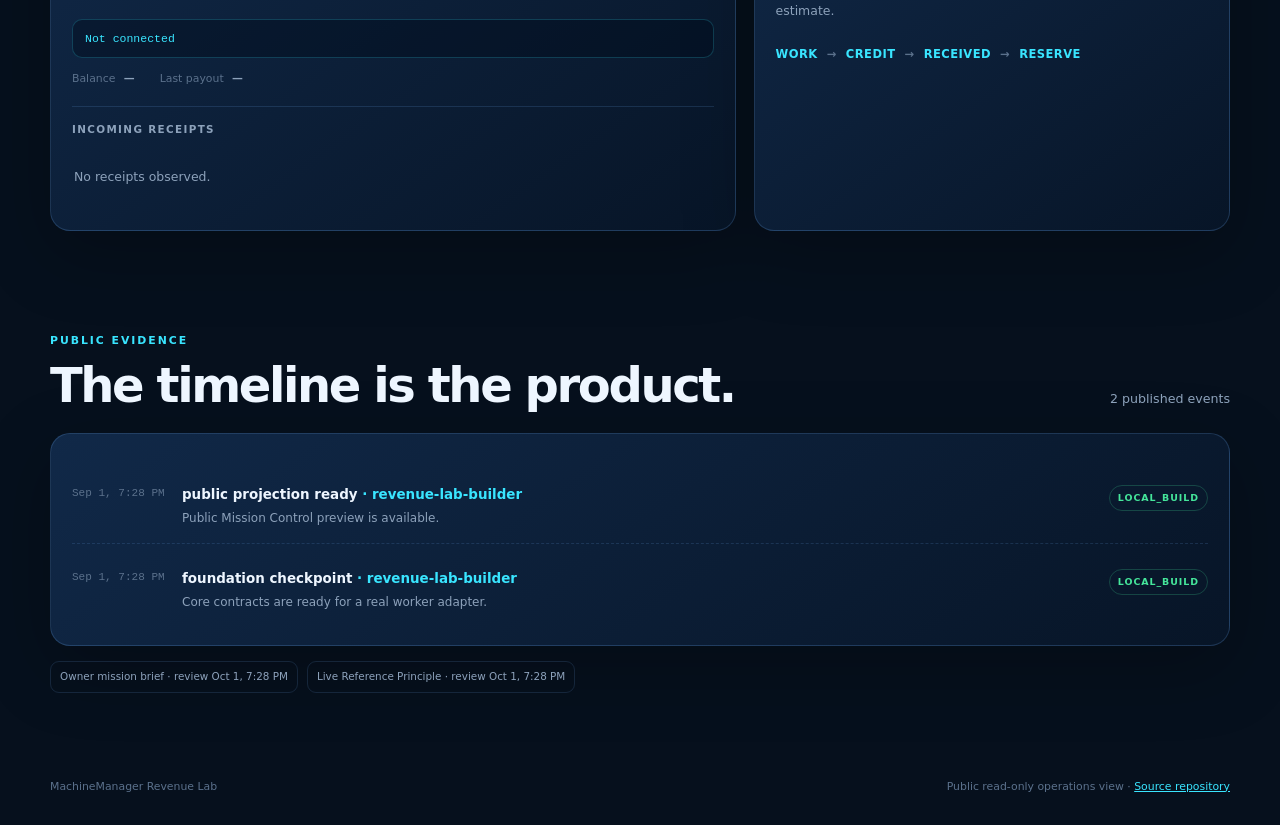
==== commit 07927d2a: "Add native CUDA Stratum worker acceptance path Add the project-owned CUDA SHA-256d worker, connect i" ====
--- a/dashboard/index.html
+++ b/dashboard/index.html
@@ -126,7 +126,7 @@
           </div>
           <div class="worker-strip panel">
             <div><span class="eyebrow">WORKER ADAPTER</span><h3 id="workerType">—</h3><p id="workerNote">—</p></div>
-            <div class="worker-facts"><span><b>Rate</b><strong id="workerRate">—</strong></span><span><b>Accepted shares</b><strong id="acceptedShares">—</strong></span><span><b>Rejected shares</b><strong id="rejectedShares">—</strong></span><span><b>Recovery count</b><strong id="recoveryCount">—</strong></span></div>
+            <div class="worker-facts"><span><b>Rate</b><strong id="workerRate">—</strong></span><span><b>Hashes attempted</b><strong id="hashesAttempted">—</strong></span><span><b>Best share difficulty</b><strong id="bestShareDifficulty">—</strong></span><span><b>Accepted shares</b><strong id="acceptedShares">—</strong></span><span><b>Rejected shares</b><strong id="rejectedShares">—</strong></span><span><b>Recovery count</b><strong id="recoveryCount">—</strong></span></div>
           </div>
         </section>
 
--- a/dashboard/styles.css
+++ b/dashboard/styles.css
@@ -137,7 +137,7 @@
 .worker-strip { display: flex; align-items: center; justify-content: space-between; gap: 28px; margin-top: 18px; padding: 22px; }
 .worker-strip h3 { margin: 0 0 4px; font-size: 1.2rem; }
 .worker-strip p { max-width: 560px; margin: 0; color: var(--muted); font-size: .78rem; }
-.worker-facts { display: grid; grid-template-columns: repeat(4, minmax(80px, 1fr)); gap: 10px; min-width: 50%; }
+.worker-facts { display: grid; grid-template-columns: repeat(3, minmax(80px, 1fr)); gap: 10px; min-width: 50%; }
 .worker-facts span { padding: 9px; border-left: 1px solid rgba(100, 157, 220, .2); }
 .worker-facts strong { display: block; margin-top: 6px; font-size: .82rem; }
 
